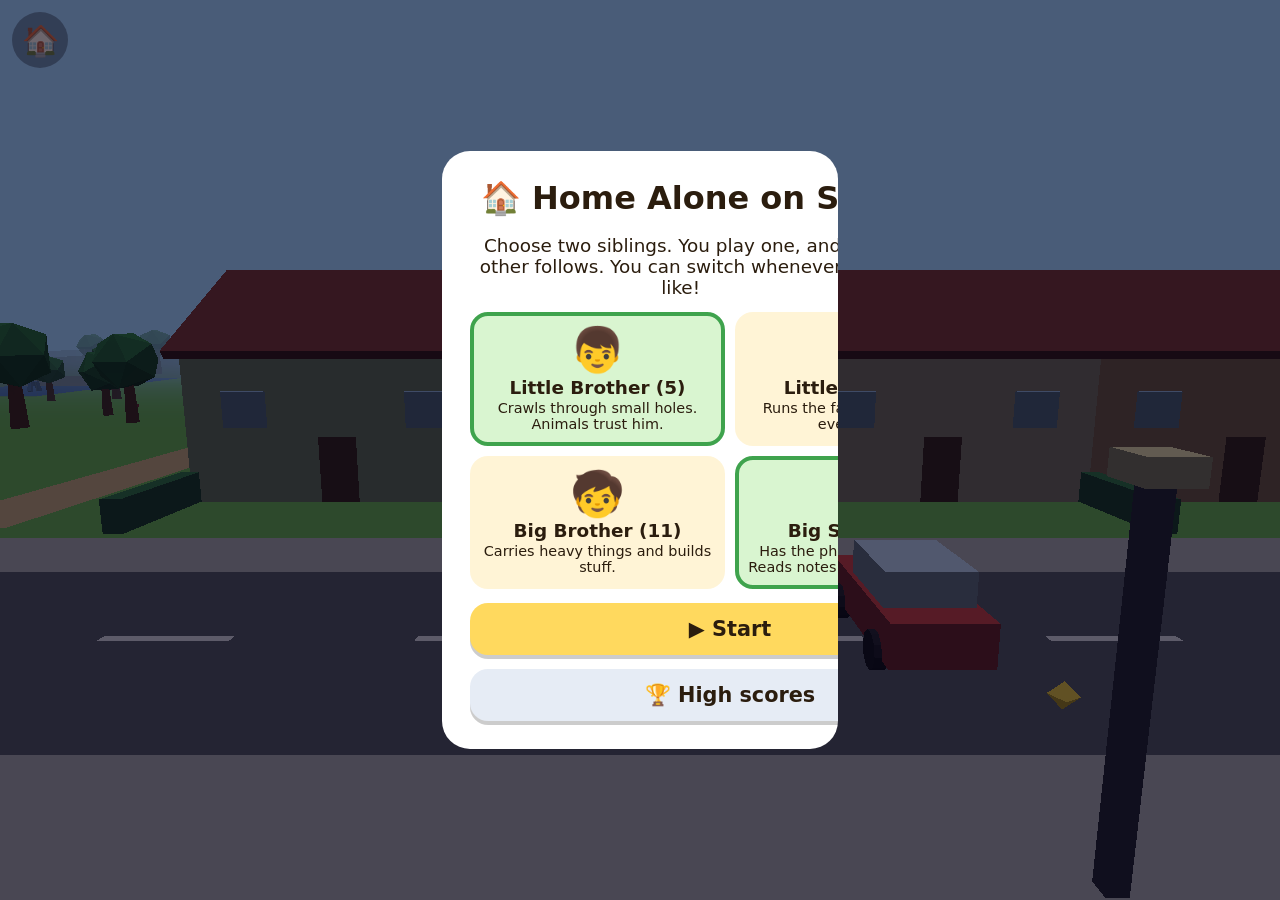
==== aventyr/index.html @ 4100d67c "Nytt spel: Ensamma hemma på lördag, kapitel 1–3 Äventyret från storybibeln (aventyr/STORY.md) i 3D. " ====
<!doctype html>
<html lang="sv">
<head>
  <meta charset="utf-8">
  <!-- Gör att spelet fyller skärmen på iPad/telefon och inte går att zooma -->
  <meta name="viewport" content="width=device-width, initial-scale=1, viewport-fit=cover, user-scalable=no">
  <!-- Gör att spelet startar i helskärm när man lagt det på hemskärmen -->
  <meta name="apple-mobile-web-app-capable" content="yes">
  <meta name="mobile-web-app-capable" content="yes">
  <meta name="apple-mobile-web-app-status-bar-style" content="black-translucent">
  <meta name="apple-mobile-web-app-title" content="Ensamma hemma" data-en-content="Home Alone">
  <meta name="theme-color" content="#9fd8ff">
  <title data-en="Home Alone on Saturday">Ensamma hemma på lördag</title>
  <link rel="icon" href="../favicon.svg" type="image/svg+xml">
  <link rel="icon" href="../favicon.png" sizes="64x64" type="image/png">
  <link rel="apple-touch-icon" href="../apple-touch-icon.png">
  <link rel="stylesheet" href="../spel.css">
  <style>
    canvas { position: fixed; left: 0; top: 0; width: 100%; height: 100%; }
    .text { font-family: system-ui, -apple-system, sans-serif; }

    /* Hjärtan, kaos och saker, uppe i mitten. Målet under. */
    #hud {
      position: fixed;
      top: calc(var(--sakert-topp) + 12px);
      left: 50%;
      transform: translateX(-50%);
      display: flex;
      flex-direction: column;
      align-items: center;
      gap: 6px;
      pointer-events: none;
      max-width: max(200px, calc(100vw - 280px));
    }
    #poang, #mal {
      padding: 5px 16px;
      border-radius: 999px;
      color: #fff;
      background: rgba(0, 0, 0, 0.45);
      white-space: nowrap;
      overflow: hidden;
      text-overflow: ellipsis;
      max-width: 100%;
    }
    #poang { font-size: 24px; font-weight: bold; }
    #mal { font-size: 18px; }

    /* Kylskåpsdörren: bilder som blinkar när något behövs hemma */
    #kylskap {
      position: fixed;
      top: calc(var(--sakert-topp) + 12px);
      right: calc(var(--sakert-hoger) + 12px);
      display: grid;
      grid-template-columns: 1fr 1fr;
      gap: 4px;
      padding: 8px;
      border-radius: 12px;
      background: #f4f4f0;
      box-shadow: 0 4px 0 rgba(0, 0, 0, 0.25);
      font-size: 26px;
      pointer-events: none;
    }
    #kylskap span { opacity: 0.3; text-align: center; }
    #kylskap span.blinkar { opacity: 1; animation: blinka 0.8s infinite; }
    @keyframes blinka { 50% { transform: scale(1.3); } }

    /* Sms på storasysters telefon */
    #sms {
      position: fixed;
      top: calc(var(--sakert-topp) + 230px);
      right: calc(var(--sakert-hoger) + 12px);
      width: min(300px, 60vw);
      padding: 10px 14px;
      border-radius: 16px;
      font-size: 17px;
      line-height: 1.35;
      color: #fff;
      background: #2a7de1;
      box-shadow: 0 4px 0 rgba(0, 0, 0, 0.25);
      pointer-events: none;
    }
    #sms b { display: block; font-size: 14px; opacity: 0.85; }

    /* Det figurerna säger */
    #bubbla {
      position: fixed;
      top: calc(var(--sakert-topp) + 100px);
      left: 50%;
      transform: translateX(-50%);
      width: min(560px, calc(100vw - 32px));
      box-sizing: border-box;
      padding: 12px 18px;
      border-radius: 18px;
      font-size: 20px;
      line-height: 1.35;
      color: #2b1d0e;
      background: #fffbe8;
      box-shadow: 0 6px 0 rgba(0, 0, 0, 0.2);
      pointer-events: none;
    }
    #bubbla b { display: block; font-size: 16px; color: #8b5a2b; }

    /* Knappen för det man kan göra där man står */
    #prata {
      position: fixed;
      left: 50%;
      bottom: calc(var(--sakert-botten) + 28px);
      transform: translateX(-50%);
      max-width: max(200px, calc(100vw - 420px));
      min-width: 160px;
      padding: 14px 24px;
      border: 0;
      border-radius: 999px;
      font-size: 22px;
      font-weight: bold;
      color: #2b1d0e;
      background: #fffbe8;
      box-shadow: 0 6px 0 rgba(0, 0, 0, 0.25);
      touch-action: manipulation;
    }

    /* Byt barn */
    #byt {
      position: fixed;
      right: calc(var(--sakert-hoger) + 160px);
      bottom: calc(var(--sakert-botten) + 40px);
      width: 76px;
      height: 76px;
      border: 0;
      border-radius: 50%;
      font-size: 30px;
      background: rgba(255, 255, 255, 0.85);
      touch-action: manipulation;
    }

    #joystick {
      position: fixed;
      left: calc(var(--sakert-vanster) + 28px);
      bottom: calc(var(--sakert-botten) + 28px);
      width: 150px;
      height: 150px;
      border-radius: 50%;
      background: rgba(255, 255, 255, 0.18);
      border: 3px solid rgba(255, 255, 255, 0.5);
    }
    #pinne {
      position: absolute;
      left: 45px;
      top: 45px;
      width: 60px;
      height: 60px;
      border-radius: 50%;
      background: rgba(255, 255, 255, 0.8);
      pointer-events: none;
    }
    #hopp {
      position: fixed;
      right: calc(var(--sakert-hoger) + 36px);
      bottom: calc(var(--sakert-botten) + 44px);
      width: 110px;
      height: 110px;
      border: 0;
      border-radius: 50%;
      font-size: 22px;
      font-weight: bold;
      color: #2b1d0e;
      background: rgba(255, 217, 94, 0.9);
    }
    #hopp.tryckt { background: #7be07b; }

    #hud[hidden], #kylskap[hidden], #sms[hidden], #bubbla[hidden], #prata[hidden], #byt[hidden],
    #joystick[hidden], #hopp[hidden], #barnval[hidden], #fortsattSparat[hidden] { display: none; }

    /* Rutorna (start, val, kapitel, slut) bygger på pausmenyn i spel.css */
    .pausruta p { margin: 0; font-size: 1.15rem; text-align: center; max-width: 36ch; }
    .pausruta { max-height: calc(100vh - 32px); overflow-y: auto; }

    #barnval { display: grid; grid-template-columns: 1fr 1fr; gap: 10px; width: min(520px, 86vw); }
    .barnkort {
      display: flex;
      flex-direction: column;
      align-items: center;
      gap: 2px;
      padding: 10px 8px;
      border: 4px solid transparent;
      border-radius: 18px;
      font: inherit;
      color: #2b1d0e;
      background: #fff4d6;
      touch-action: manipulation;
    }
    .barnkort .stor { font-size: 44px; line-height: 1.1; }
    .barnkort .namn { font-size: 1.15rem; font-weight: 800; }
    .barnkort .kan { font-size: 0.9rem; }
    .barnkort.vald { border-color: #3fa34d; background: #d9f5d0; }

    /* Valet: två stora bilder */
    #valknappar { display: flex; gap: 14px; flex-wrap: wrap; justify-content: center; }
    .valknapp {
      width: min(240px, 40vw);
      display: flex;
      flex-direction: column;
      align-items: center;
      gap: 6px;
      padding: 14px 10px;
      border: 0;
      border-radius: 22px;
      font: inherit;
      font-size: 1.1rem;
      font-weight: 700;
      color: #2b1d0e;
      background: #fff4d6;
      box-shadow: 0 6px 0 rgba(0, 0, 0, 0.25);
      touch-action: manipulation;
    }
    .valknapp .stor { font-size: 70px; line-height: 1.1; }

    #kapitelkort h2 { font-size: 2.2rem; }
    #slutLista { margin: 0; padding: 0; list-style: none; font-size: 1.15rem; text-align: center; }

    /* Det handkontrollen pekar på i menyerna */
    .fokus { outline: 5px solid #ff7a1a !important; outline-offset: 3px; }
  </style>
</head>
<body class="text">
  <canvas id="spel"></canvas>

  <div id="hud" hidden><div id="poang"></div><div id="mal"></div></div>
  <div id="kylskap" hidden aria-label="Kylskåpsdörren" data-en-aria-label="The fridge door">
    <span data-behov="katt">🐱</span><span data-behov="blommor">🌱</span>
    <span data-behov="kran">💧</span><span data-behov="hund">🐕</span>
  </div>
  <div id="sms" hidden><b id="smsFran"></b><span id="smsText"></span></div>
  <div id="bubbla" hidden><b id="vemPratar"></b><span id="repliken"></span></div>
  <button id="prata" type="button" hidden></button>
  <button id="byt" type="button" hidden aria-label="Byt barn" data-en-aria-label="Switch child"></button>
  <div id="joystick" hidden><div id="pinne"></div></div>
  <button id="hopp" type="button" hidden data-en="JUMP">HOPP</button>

  <div class="knappar">
    <a id="hem" class="rund-knapp" href="../" aria-label="Till menyn" data-en-aria-label="Back to the menu">🏠</a>
    <button id="paus" class="rund-knapp" type="button" aria-label="Pausa" data-en-aria-label="Pause" hidden>
      <svg viewBox="0 0 24 24" aria-hidden="true"><rect x="5" y="4" width="5" height="16" rx="1.5"/><rect x="14" y="4" width="5" height="16" rx="1.5"/></svg>
    </button>
  </div>

  <div id="startruta" class="pausmeny">
    <div class="pausruta" role="dialog" aria-labelledby="starttitel">
      <h2 id="starttitel" data-en="🏠 Home Alone on Saturday">🏠 Ensamma hemma på lördag</h2>
      <p id="startInfo" data-en="Choose two siblings. You play one, and the other follows. You can switch whenever you like!">Välj två syskon. Du styr det ena och det andra följer efter. Du kan byta när du vill!</p>
      <div id="barnval"></div>
      <button id="borja" class="menyknapp" type="button" data-en="▶ Start">▶ Börja</button>
      <button id="fortsattSparat" class="menyknapp sekundar" type="button" hidden></button>
      <button class="menyknapp sekundar" type="button" data-topplista="aventyr" data-en="🏆 High scores">🏆 Topplista</button>
    </div>
  </div>

  <div id="kapitelkort" class="pausmeny" hidden>
    <div class="pausruta">
      <p id="kapitelNummer"></p>
      <h2 id="kapitelTitel"></h2>
    </div>
  </div>

  <div id="valruta" class="pausmeny" hidden>
    <div class="pausruta" role="dialog" aria-labelledby="valFraga">
      <h2 id="valFraga"></h2>
      <div id="valknappar"></div>
    </div>
  </div>

  <div id="pausmeny" class="pausmeny" hidden>
    <div class="pausruta" role="dialog" aria-labelledby="paustitel">
      <h2 id="paustitel" data-en="Paused">Paus</h2>
      <button id="fortsatt" class="menyknapp" type="button" data-en="▶ Continue">▶ Fortsätt</button>
      <button id="borjaOmKapitel" class="menyknapp sekundar" type="button" data-en="↻ Restart chapter">↻ Börja om kapitlet</button>
      <button class="menyknapp sekundar" type="button" data-topplista="aventyr" data-en="🏆 High scores">🏆 Topplista</button>
      <a class="menyknapp sekundar" href="../" data-en="🏠 Back to menu">🏠 Till menyn</a>
    </div>
  </div>

  <div id="slutruta" class="pausmeny" hidden>
    <div class="pausruta" role="dialog" aria-labelledby="sluttitel">
      <h2 id="sluttitel" data-en="📝 Today's note">📝 Dagens lapp</h2>
      <ul id="slutLista"></ul>
      <p data-en="To be continued in chapter 4: The Snowstorm ❄️">Fortsättning följer i kapitel 4: Snöovädret ❄️</p>
      <button id="igen" class="menyknapp" type="button" data-en="↻ Play again">↻ Spela igen</button>
      <button class="menyknapp sekundar" type="button" data-topplista="aventyr" data-en="🏆 High scores">🏆 Topplista</button>
      <a class="menyknapp sekundar" href="../" data-en="🏠 Back to menu">🏠 Till menyn</a>
    </div>
  </div>

  <script src="../sprak.js"></script>
  <script src="../offline.js"></script>
  <script src="../topplista.js"></script>
  <!-- Three.js r159 (MIT-licens, se ../three-LICENSE.txt) -->
  <script src="../three.min.js"></script>
  <script src="game.js"></script>
</body>
</html>
---- spel.css ----
/* Spelet fyller hela skärmen och sidan ska inte kunna scrollas,
   zoomas eller markeras när man trycker på den. */
html,
body {
  margin: 0;
  height: 100%;
  overflow: hidden;
  background: #1b2a4a;
  overscroll-behavior: none;
  touch-action: none;
  -webkit-user-select: none;
  user-select: none;
  -webkit-touch-callout: none;
  -webkit-tap-highlight-color: transparent;
}

/* Läser av hur mycket plats notch/hemknapp tar på iPhone/iPad */
:root {
  --sakert-topp: env(safe-area-inset-top, 0px);
  --sakert-vanster: env(safe-area-inset-left, 0px);
  --sakert-hoger: env(safe-area-inset-right, 0px);
  --sakert-botten: env(safe-area-inset-bottom, 0px);
}

canvas {
  display: block;
  touch-action: none;
}

/* Hus- och pausknappen uppe till vänster */
.knappar {
  position: fixed;
  top: calc(env(safe-area-inset-top, 0px) + 12px);
  left: calc(env(safe-area-inset-left, 0px) + 12px);
  display: flex;
  gap: 10px;
}

.rund-knapp {
  width: 56px;
  height: 56px;
  display: flex;
  align-items: center;
  justify-content: center;
  padding: 0;
  border: 0;
  border-radius: 50%;
  font-size: 30px;
  color: #ffffff;
  text-decoration: none;
  background: rgba(0, 0, 0, 0.35);
  cursor: pointer;
  touch-action: manipulation;
}

.rund-knapp svg {
  width: 26px;
  height: 26px;
  fill: currentColor;
}

/* Pausmenyn täcker hela skärmen */
.pausmeny {
  position: fixed;
  inset: 0;
  display: flex;
  align-items: center;
  justify-content: center;
  padding: 20px;
  background: rgba(10, 8, 30, 0.6);
}

.pausruta {
  display: grid;
  gap: 14px;
  width: min(340px, 100%);
  padding: 28px;
  border-radius: 28px;
  background: #ffffff;
  color: #2b1d0e;
  text-align: center;
  font-family: ui-rounded, "SF Pro Rounded", system-ui, -apple-system, sans-serif;
}

.pausruta h2 {
  margin: 0 0 4px;
  font-size: 2rem;
}

.menyknapp {
  display: block;
  padding: 14px 20px;
  border: 0;
  border-radius: 18px;
  font: inherit;
  font-size: 1.3rem;
  font-weight: 700;
  color: #2b1d0e;
  text-decoration: none;
  background: #ffd95e;
  box-shadow: 0 4px 0 rgba(0, 0, 0, 0.2);
  cursor: pointer;
  touch-action: manipulation;
}

.menyknapp.sekundar {
  background: #e6ecf5;
}

.menyknapp:active {
  transform: translateY(2px);
  box-shadow: 0 2px 0 rgba(0, 0, 0, 0.2);
}

.rund-knapp:focus-visible,
.menyknapp:focus-visible {
  outline: 4px solid #4a90e2;
  outline-offset: 3px;
}

/* Låga skärmar, t.ex. telefon på bredden: knapparna i två kolumner */
@media (max-height: 430px) {
  .pausruta {
    grid-template-columns: 1fr 1fr;
    gap: 10px;
    width: min(480px, 100%);
    padding: 18px;
  }
  .pausruta h2 {
    grid-column: 1 / -1;
    font-size: 1.6rem;
  }
  .menyknapp {
    padding: 10px 14px;
    font-size: 1.1rem;
  }
}

.rund-knapp[hidden],
.pausmeny[hidden] {
  display: none;
}
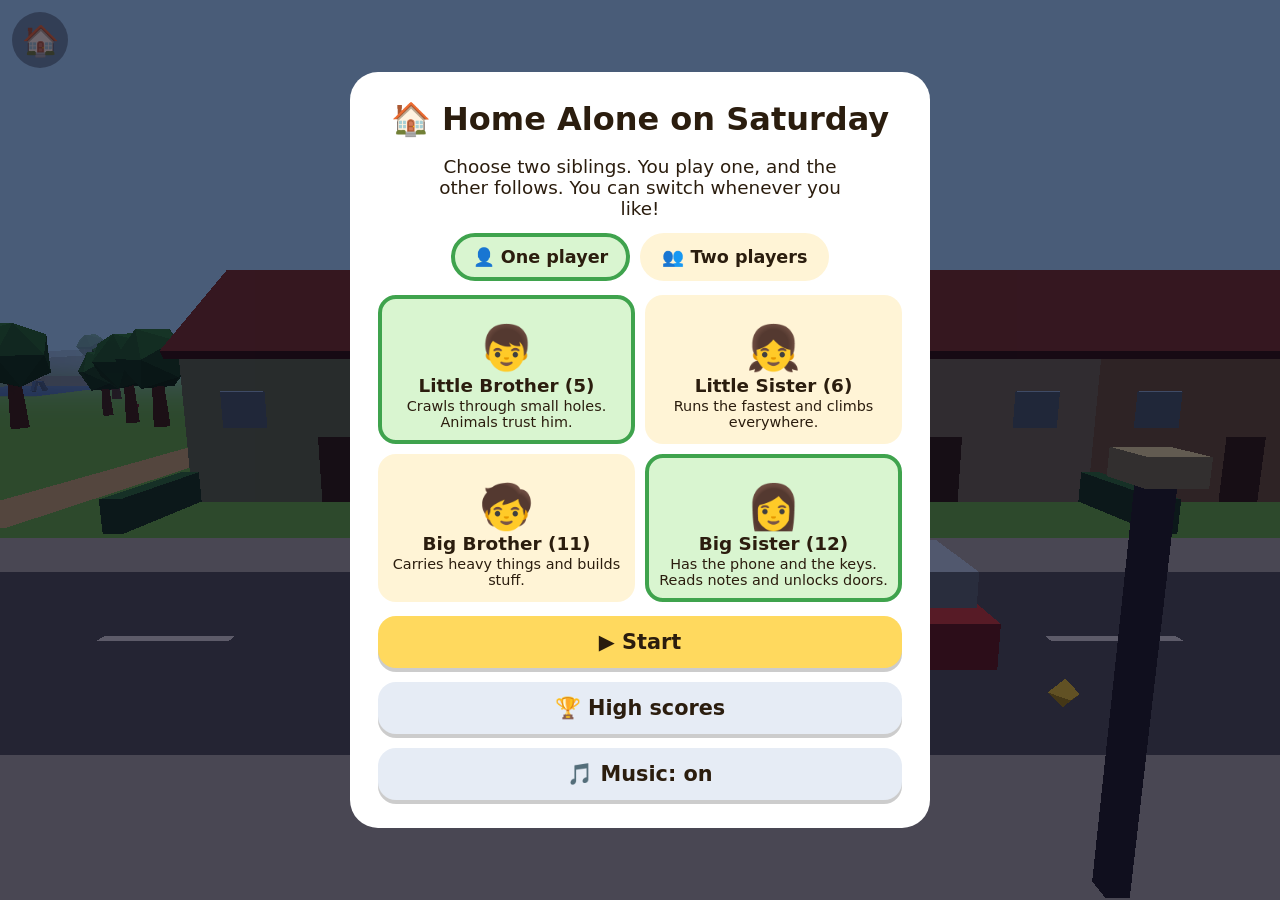
==== commit bd3c2da4: "Ensamma hemma: två spelare, bakgrundsmusik och snyggare layout - Två spelare på samma skärm: var sit" ====
--- a/aventyr/index.html
+++ b/aventyr/index.html
@@ -133,7 +133,7 @@
       touch-action: manipulation;
     }
 
-    #joystick {
+    #joystick, #joystick2 {
       position: fixed;
       left: calc(var(--sakert-vanster) + 28px);
       bottom: calc(var(--sakert-botten) + 28px);
@@ -143,7 +143,8 @@
       background: rgba(255, 255, 255, 0.18);
       border: 3px solid rgba(255, 255, 255, 0.5);
     }
-    #pinne {
+    #joystick2 { left: auto; right: calc(var(--sakert-hoger) + 28px); }
+    #pinne, #pinne2 {
       position: absolute;
       left: 45px;
       top: 45px;
@@ -153,7 +154,7 @@
       background: rgba(255, 255, 255, 0.8);
       pointer-events: none;
     }
-    #hopp {
+    #hopp, #hopp2 {
       position: fixed;
       right: calc(var(--sakert-hoger) + 36px);
       bottom: calc(var(--sakert-botten) + 44px);
@@ -166,16 +167,41 @@
       color: #2b1d0e;
       background: rgba(255, 217, 94, 0.9);
     }
-    #hopp.tryckt { background: #7be07b; }
+    #hopp.tryckt, #hopp2.tryckt { background: #7be07b; }
+
+    /* Två spelare på iPad: spelare 1 (blå) till vänster, spelare 2 (orange) till höger */
+    body.tva #joystick { border-color: #4aa0ff; }
+    body.tva #joystick2 { border-color: #ff9a3a; }
+    body.tva #hopp, body.tva #hopp2 { width: 90px; height: 90px; bottom: calc(var(--sakert-botten) + 40px); font-size: 18px; }
+    body.tva #hopp { right: auto; left: calc(var(--sakert-vanster) + 196px); background: rgba(74, 160, 255, 0.9); }
+    body.tva #hopp2 { right: calc(var(--sakert-hoger) + 196px); background: rgba(255, 154, 58, 0.9); }
+    body.tva #prata { bottom: calc(var(--sakert-botten) + 170px); }
+
+    #antal { display: flex; gap: 10px; justify-content: center; flex-wrap: wrap; }
+    .antalknapp {
+      padding: 10px 18px;
+      border: 4px solid transparent;
+      border-radius: 999px;
+      font: inherit;
+      font-size: 1.1rem;
+      font-weight: 700;
+      color: #2b1d0e;
+      background: #fff4d6;
+      touch-action: manipulation;
+    }
+    .antalknapp.vald { border-color: #3fa34d; background: #d9f5d0; }
+    .barnkort .spelarnr { font-size: 0.85rem; font-weight: 800; min-height: 1em; }
 
     #hud[hidden], #kylskap[hidden], #sms[hidden], #bubbla[hidden], #prata[hidden], #byt[hidden],
-    #joystick[hidden], #hopp[hidden], #barnval[hidden], #fortsattSparat[hidden] { display: none; }
+    #joystick[hidden], #hopp[hidden], #joystick2[hidden], #hopp2[hidden], #barnval[hidden], #fortsattSparat[hidden] { display: none; }
 
     /* Rutorna (start, val, kapitel, slut) bygger på pausmenyn i spel.css */
-    .pausruta p { margin: 0; font-size: 1.15rem; text-align: center; max-width: 36ch; }
-    .pausruta { max-height: calc(100vh - 32px); overflow-y: auto; }
-
-    #barnval { display: grid; grid-template-columns: 1fr 1fr; gap: 10px; width: min(520px, 86vw); }
+    .pausruta p { margin: 0; font-size: 1.15rem; text-align: center; max-width: 36ch; justify-self: center; }
+    .pausruta { max-height: calc(100vh - 32px); overflow-y: auto; box-sizing: border-box; }
+    /* Start, val och slut har mer innehåll än pausmenyn och får vara bredare */
+    #startruta .pausruta, #valruta .pausruta, #slutruta .pausruta { width: min(580px, 100%); }
+
+    #barnval { display: grid; grid-template-columns: 1fr 1fr; gap: 10px; }
     .barnkort {
       display: flex;
       flex-direction: column;
@@ -193,6 +219,14 @@
     .barnkort .namn { font-size: 1.15rem; font-weight: 800; }
     .barnkort .kan { font-size: 0.9rem; }
     .barnkort.vald { border-color: #3fa34d; background: #d9f5d0; }
+    /* Låga skärmar (Xbox, iPad på tvären): mindre barnkort så att allt får plats */
+    @media (max-height: 800px) {
+      .barnkort { padding: 6px; }
+      .barnkort .stor { font-size: 30px; }
+      .barnkort .kan { font-size: 0.8rem; }
+      #startruta .pausruta { gap: 8px; padding: 14px 18px; }
+      #startruta h2 { font-size: 1.6rem; }
+    }
 
     /* Valet: två stora bilder */
     #valknappar { display: flex; gap: 14px; flex-wrap: wrap; justify-content: center; }
@@ -236,6 +270,8 @@
   <button id="byt" type="button" hidden aria-label="Byt barn" data-en-aria-label="Switch child"></button>
   <div id="joystick" hidden><div id="pinne"></div></div>
   <button id="hopp" type="button" hidden data-en="JUMP">HOPP</button>
+  <div id="joystick2" hidden><div id="pinne2"></div></div>
+  <button id="hopp2" type="button" hidden data-en="JUMP">HOPP</button>
 
   <div class="knappar">
     <a id="hem" class="rund-knapp" href="../" aria-label="Till menyn" data-en-aria-label="Back to the menu">🏠</a>
@@ -248,10 +284,15 @@
     <div class="pausruta" role="dialog" aria-labelledby="starttitel">
       <h2 id="starttitel" data-en="🏠 Home Alone on Saturday">🏠 Ensamma hemma på lördag</h2>
       <p id="startInfo" data-en="Choose two siblings. You play one, and the other follows. You can switch whenever you like!">Välj två syskon. Du styr det ena och det andra följer efter. Du kan byta när du vill!</p>
+      <div id="antal">
+        <button type="button" class="antalknapp" data-antal="1" data-en="👤 One player">👤 En spelare</button>
+        <button type="button" class="antalknapp" data-antal="2" data-en="👥 Two players">👥 Två spelare</button>
+      </div>
       <div id="barnval"></div>
       <button id="borja" class="menyknapp" type="button" data-en="▶ Start">▶ Börja</button>
       <button id="fortsattSparat" class="menyknapp sekundar" type="button" hidden></button>
       <button class="menyknapp sekundar" type="button" data-topplista="aventyr" data-en="🏆 High scores">🏆 Topplista</button>
+      <button class="menyknapp sekundar musikknapp" type="button"></button>
     </div>
   </div>
 
@@ -274,6 +315,7 @@
       <h2 id="paustitel" data-en="Paused">Paus</h2>
       <button id="fortsatt" class="menyknapp" type="button" data-en="▶ Continue">▶ Fortsätt</button>
       <button id="borjaOmKapitel" class="menyknapp sekundar" type="button" data-en="↻ Restart chapter">↻ Börja om kapitlet</button>
+      <button class="menyknapp sekundar musikknapp" type="button"></button>
       <button class="menyknapp sekundar" type="button" data-topplista="aventyr" data-en="🏆 High scores">🏆 Topplista</button>
       <a class="menyknapp sekundar" href="../" data-en="🏠 Back to menu">🏠 Till menyn</a>
     </div>
@@ -295,6 +337,7 @@
   <script src="../topplista.js"></script>
   <!-- Three.js r159 (MIT-licens, se ../three-LICENSE.txt) -->
   <script src="../three.min.js"></script>
+  <script src="../musik.js"></script>
   <script src="game.js"></script>
 </body>
 </html>
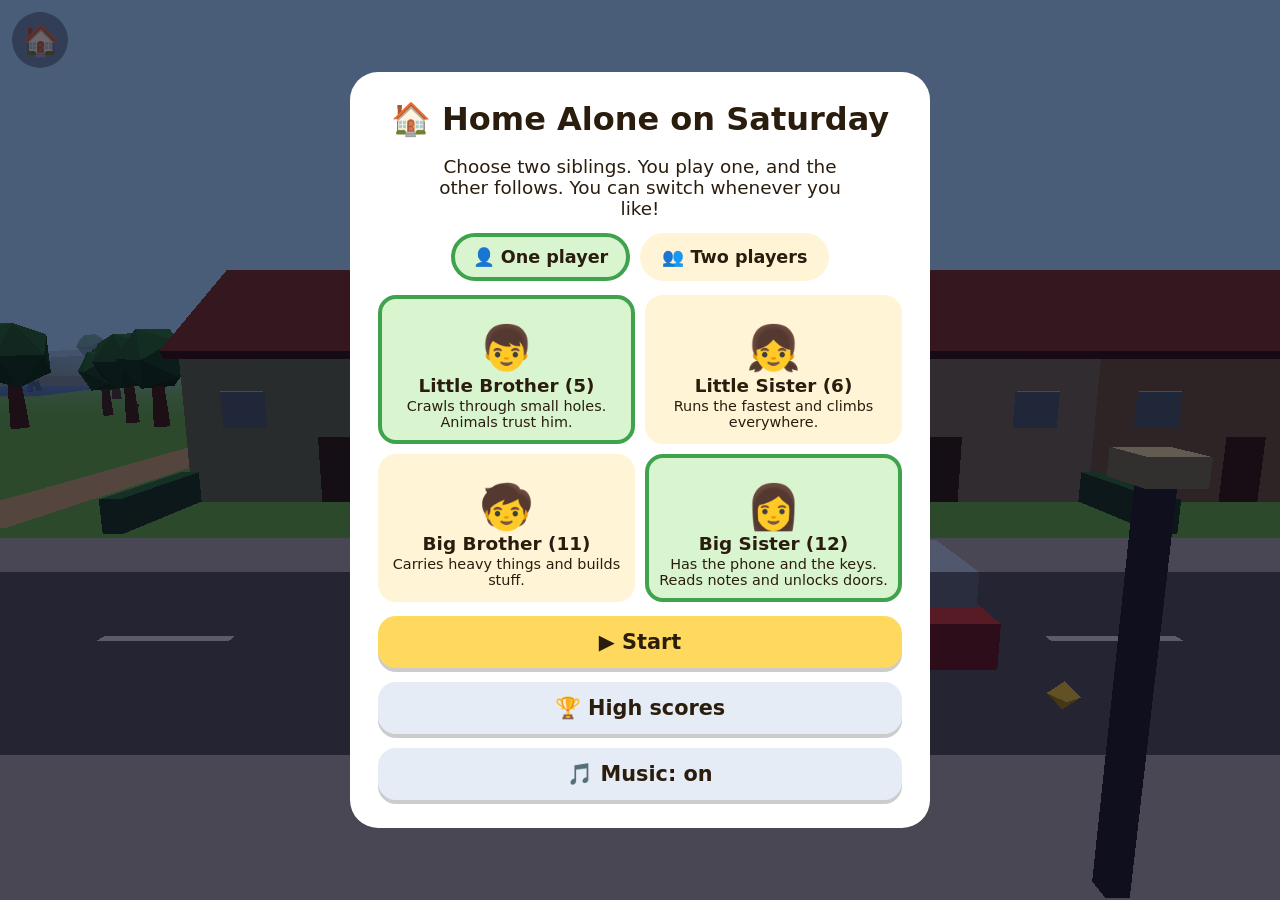
==== commit 8f8c01b1: "Ensamma hemma: visa Xbox-knapparna En ruta med knapparna på handkontrollen syns i startrutan och pau" ====
--- a/aventyr/index.html
+++ b/aventyr/index.html
@@ -252,6 +252,48 @@
     #kapitelkort h2 { font-size: 2.2rem; }
     #slutLista { margin: 0; padding: 0; list-style: none; font-size: 1.15rem; text-align: center; }
 
+    /* Rutan med Xbox-knapparna, till vänster om menyerna */
+    #knapphjalp {
+      position: fixed;
+      z-index: 5;
+      left: calc(var(--sakert-vanster) + 12px);
+      bottom: calc(var(--sakert-botten) + 12px);
+      width: min(300px, calc((100vw - 620px) / 2));
+      min-width: 220px;
+      padding: 12px 14px;
+      border-radius: 18px;
+      font-size: 15px;
+      line-height: 1.3;
+      color: #2b1d0e;
+      background: #fffbe8;
+      box-shadow: 0 6px 0 rgba(0, 0, 0, 0.25);
+    }
+    #knapphjalp[hidden] { display: none; }
+    #knapphjalp h3 { margin: 0 0 8px; font-size: 17px; }
+    #knapphjalp ul { margin: 0 0 6px; padding: 0; list-style: none; display: grid; gap: 5px; }
+    #knapphjalp p { margin: 4px 0 0; font-size: 13px; }
+    /* Knapparna i Xboxens färger */
+    .xk {
+      display: inline-flex;
+      align-items: center;
+      justify-content: center;
+      width: 24px;
+      height: 24px;
+      border-radius: 50%;
+      font-size: 14px;
+      font-weight: 800;
+      color: #fff;
+      background: #555;
+      vertical-align: middle;
+    }
+    .xk.a { background: #3fa34d; }
+    .xk.x { background: #2f6fd0; }
+    .xk.y { background: #e0a800; }
+    .xk.b { background: #d0302a; }
+    .xk.spak { background: #333; border: 2px solid #999; width: 20px; height: 20px; }
+    .xk.meny { background: #333; border-radius: 6px; }
+    #prata .xk { margin-right: 6px; }
+
     /* Det handkontrollen pekar på i menyerna */
     .fokus { outline: 5px solid #ff7a1a !important; outline-offset: 3px; }
   </style>
@@ -272,6 +314,21 @@
   <button id="hopp" type="button" hidden data-en="JUMP">HOPP</button>
   <div id="joystick2" hidden><div id="pinne2"></div></div>
   <button id="hopp2" type="button" hidden data-en="JUMP">HOPP</button>
+
+  <!-- Xbox-knapparna. Syns i startrutan och pausmenyn när en handkontroll är inkopplad. -->
+  <div id="knapphjalp" hidden>
+    <h3 data-en="🎮 Controller buttons">🎮 Knappar på handkontrollen</h3>
+    <ul>
+      <li><span class="xk spak">L</span> <span data-en="Left stick or D-pad: walk">Vänster spak eller styrkorset: gå</span></li>
+      <li><span class="xk a">A</span> <span data-en="Jump (and choose in menus)">Hoppa (och välj i menyerna)</span></li>
+      <li><span class="xk x">X</span> <span data-en="Do / talk">Gör något / prata</span></li>
+      <li><span class="xk y">Y</span> <span data-en="Switch child (one player)">Byt barn (en spelare)</span></li>
+      <li><span class="xk spak">R</span> <span data-en="Right stick: turn the camera">Höger spak: vrid kameran</span></li>
+      <li><span class="xk meny">☰</span> <span data-en="Menu button: pause">Menyknappen: paus</span></li>
+    </ul>
+    <p data-en="Two players: one controller each. The first controller is player 1 🔵.">Två spelare: en handkontroll var. Den första är spelare 1 🔵.</p>
+    <p data-en="If the stick moves a mouse pointer: set the controller to game controller mode in Edge.">Flyttar spaken en muspekare? Ställ in handkontrollen som spelkontroll i Edge.</p>
+  </div>
 
   <div class="knappar">
     <a id="hem" class="rund-knapp" href="../" aria-label="Till menyn" data-en-aria-label="Back to the menu">🏠</a>
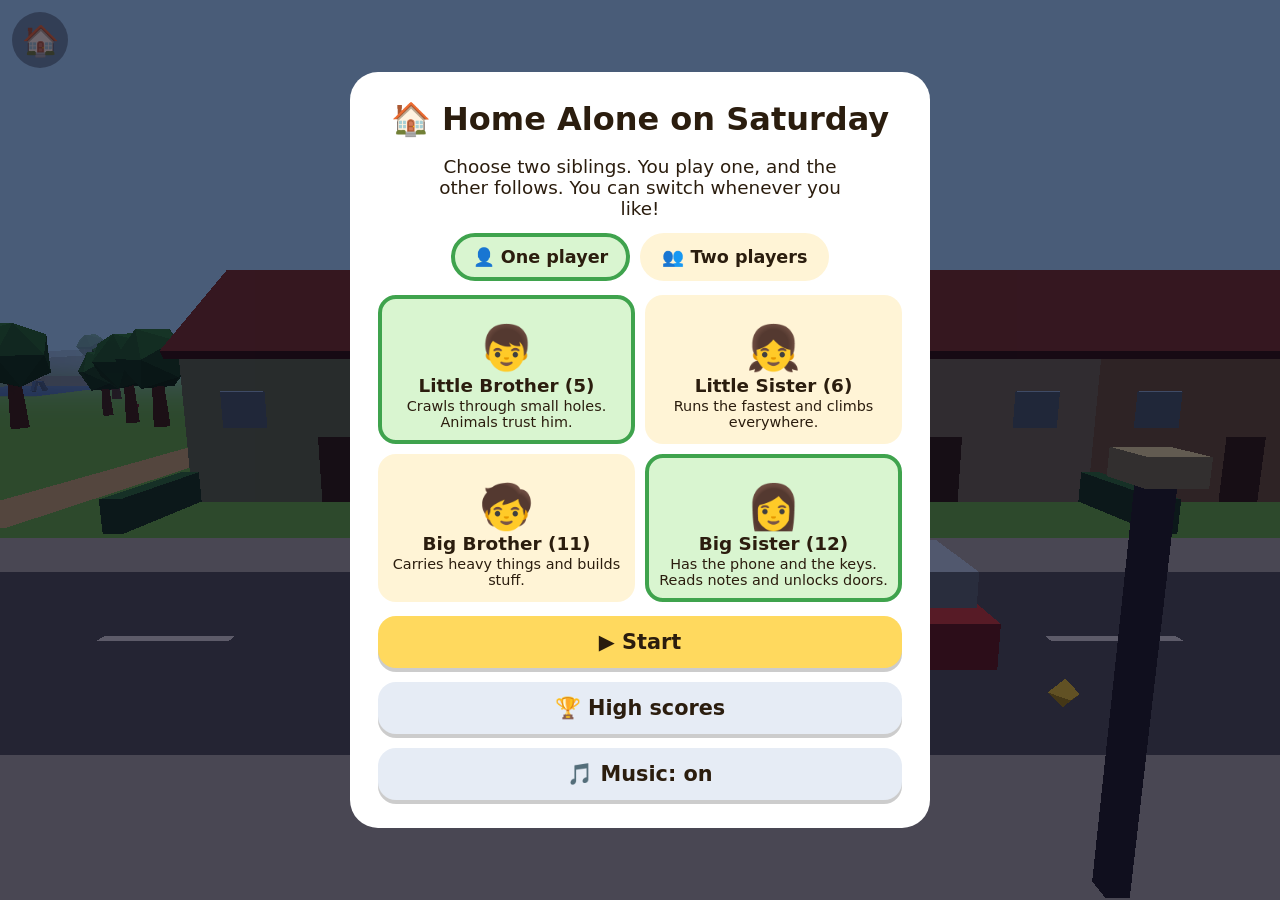
==== commit 7978fde3: "Ensamma hemma: knapparna låg på varandra på mobilen På smala skärmar (Pixel 7 på höjden) låg 🔄-knapp" ====
--- a/aventyr/index.html
+++ b/aventyr/index.html
@@ -197,7 +197,7 @@
 
     /* Rutorna (start, val, kapitel, slut) bygger på pausmenyn i spel.css */
     .pausruta p { margin: 0; font-size: 1.15rem; text-align: center; max-width: 36ch; justify-self: center; }
-    .pausruta { max-height: calc(100vh - 32px); overflow-y: auto; box-sizing: border-box; }
+    .pausruta { max-height: calc(100vh - 32px); overflow-y: auto; box-sizing: border-box; touch-action: pan-y; }
     /* Start, val och slut har mer innehåll än pausmenyn och får vara bredare */
     #startruta .pausruta, #valruta .pausruta, #slutruta .pausruta { width: min(580px, 100%); }
 
@@ -294,6 +294,35 @@
     .xk.meny { background: #333; border-radius: 6px; }
     #prata .xk { margin-right: 6px; }
 
+    /* Smala skärmar (mobil på höjden): mindre knappar som inte ligger på varandra.
+       Knappen för det man kan göra hamnar ovanför joystickarna. */
+    @media (max-width: 700px) {
+      #hud { top: calc(var(--sakert-topp) + 74px); max-width: calc(100vw - 24px); }
+      #kylskap { grid-template-columns: repeat(4, 1fr); padding: 6px; font-size: 22px; }
+      #bubbla { top: calc(var(--sakert-topp) + 150px); font-size: 18px; }
+      #sms { top: calc(var(--sakert-topp) + 330px); }
+      #joystick, #joystick2 { width: 120px; height: 120px; bottom: calc(var(--sakert-botten) + 20px); }
+      #joystick { left: calc(var(--sakert-vanster) + 16px); }
+      #joystick2 { right: calc(var(--sakert-hoger) + 16px); }
+      #pinne, #pinne2 { left: 32px; top: 32px; width: 50px; height: 50px; }
+      #hopp { width: 88px; height: 88px; right: calc(var(--sakert-hoger) + 20px); bottom: calc(var(--sakert-botten) + 36px); }
+      #byt { width: 64px; height: 64px; font-size: 24px; right: calc(var(--sakert-hoger) + 32px); bottom: calc(var(--sakert-botten) + 140px); }
+      #prata { bottom: calc(var(--sakert-botten) + 160px); max-width: calc(100vw - 200px); min-width: 0; padding: 12px 16px; font-size: 18px; }
+      body.tva #hopp, body.tva #hopp2 { width: 76px; height: 76px; bottom: calc(var(--sakert-botten) + 152px); }
+      body.tva #hopp { left: calc(var(--sakert-vanster) + 38px); }
+      body.tva #hopp2 { right: calc(var(--sakert-hoger) + 38px); }
+      body.tva #prata { bottom: calc(var(--sakert-botten) + 240px); }
+    }
+    /* Mobil på tvären: startrutan blir lägre (fyra barn i en rad, utan beskrivning) */
+    @media (max-height: 500px) {
+      .pausruta { padding: 12px 16px; gap: 8px; }
+      #startruta h2 { font-size: 1.3rem; }
+      .pausruta p { font-size: 0.95rem; }
+      #barnval { grid-template-columns: repeat(4, 1fr); }
+      .barnkort .kan { display: none; }
+      .menyknapp { padding: 8px 14px; }
+    }
+
     /* Det handkontrollen pekar på i menyerna */
     .fokus { outline: 5px solid #ff7a1a !important; outline-offset: 3px; }
   </style>
